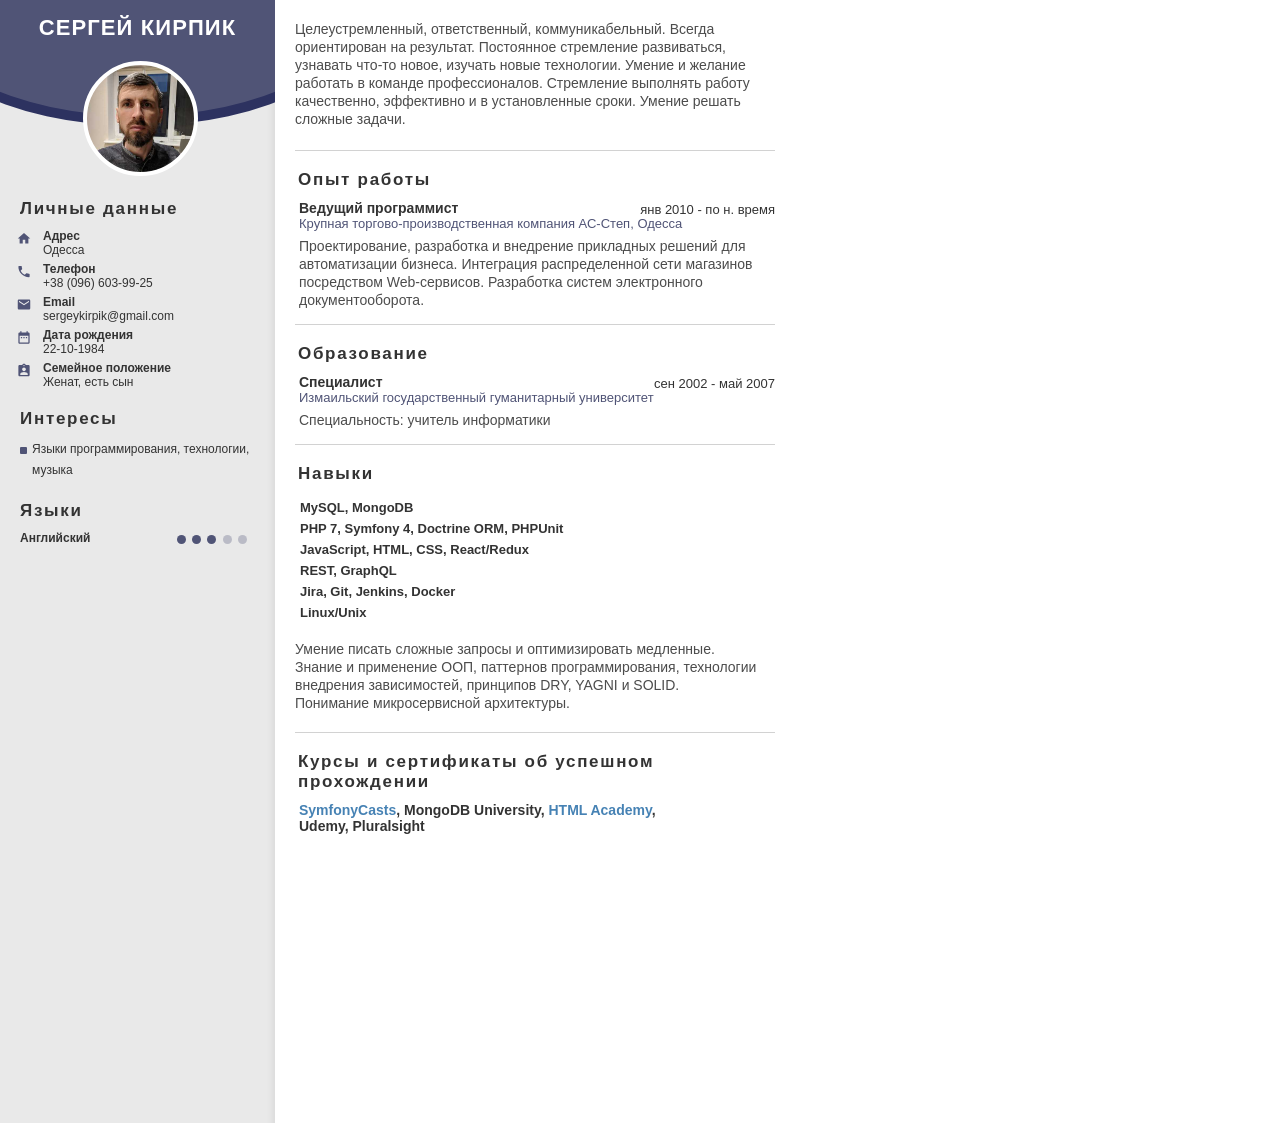
==== index.html @ 56545046 "Rename resume.html -> index.html" ====
<!DOCTYPE html>
<html>

<head>
    <meta http-equiv="Content-Type" content="text/html; charset=UTF-8">

    <style>
        * {
            -webkit-font-smoothing: antialiased;
            -moz-osx-font-smoothing: grayscale;
            -webkit-box-sizing: border-box;
            box-sizing: border-box
        }

        html {
            min-height: 100%
        }

        body {
            width: 21cm;
            min-height: 100%;
            min-height: 29.7cm;
            position: relative;
            margin: 0;
            padding: 0 0;
            color: #333;
            line-height: 22px;
            font: 14px "Helvetica", Arial;
            font-style: normal;
            overflow: auto;
        }

        h1 {
            position: relative;
            z-index: 999;
            text-align: center;
            text-transform: uppercase;
            width: 100%;
            font-style: normal;
            font-size: 22px;
            letter-spacing: .05em;
            color: #fff;
            margin: 0;
            padding: 35px 70px 15px 70px;
            font-weight: 600
        }

        h1 span {
            position: relative;
            font-style: normal;
            display: inline;
            margin-right: 3px;
            padding: 0
        }

        .avatar--no h1 {
            margin-top: 35px
        }

        h2 {
            letter-spacing: .1em;
            font-size: 17px;
            font-weight: 600;
            margin: 0;
            padding: 0
        }

        h3 {
            font-size: 14px;
            font-weight: 600;
            margin: 0;
            padding: 0;
            max-width: 375px
        }

        p {
            color: #4c4c4c;
            line-height: 18px;
            font-weight: 400;
            margin: 0;
            padding: 0
        }

        hr {
            border: none;
            height: 1px;
            width: 100%;
            padding: 0;
            margin: 0;
            background: #d2d2d2
        }

        .sections {
            top: 0;
            left: 275px;
            padding-top: 20px;
            padding-left: 20px;
            padding-right: 20px;
            position: relative;
            width: 520px;
            min-height: 500px;
            background: #fff
        }

        .section {
            position: relative;
            width: 100%;
            padding: 0
        }

        .section:nth-child(1) .section--title {
            padding-top: 0;
            border: none
        }

        .section p {
            display: block;
            font-style: normal
        }

        .section:last-child {
            border: none
        }

        .section.section--summary {
            margin-top: 0;
            margin-bottom: 22px
        }

        .section--title {
            display: inline-block;
            position: relative;
            width: 100%;
            z-index: 99;
            margin: 0;
            font-weight: 600;
            background: #fff;
            padding: 19px 0 0 3px;
            border-top: 1px solid #d2d2d2;
            page-break-inside: avoid
        }

        .section--title span {
            display: inline-block;
            margin-right: 2px
        }

        .section--title-icon {
            position: relative;
            display: none;
            top: 5px;
            left: -2px;
            margin-right: 2px
        }

        .section--title-icon svg {
            height: 22px;
            width: 22px
        }

        .section--item:last-child {
            background: #fff;
            padding-bottom: 15px
        }

        .section--item:last-child .section--time-line {
            height: 30px
        }

        .section--heading-group {
            display: block;
            margin: 0;
            padding: 0 0 6px 0;
            page-break-inside: avoid !important
        }

        .section--list {
            display: block;
            list-style: none;
            padding: 0;
            margin: 0
        }

        .section--list.skills {
            padding-top: 10px;
            margin-bottom: 20px
        }

        .section--list.no-indent .section--item {
            padding-left: 4px
        }

        .section--item {
            display: block;
            position: relative;
            list-style: none;
            padding: 0 0 0 4px;
            margin: 0
        }

        .section--item.skills {
            display: inline-block;
            padding-top: 5px;
            padding-bottom: 0;
            width: 100%;
            margin: 0;
            padding-left: 10px
        }

        .section--item.skills h3 {
            font-size: 13px
        }

        .section--item.skills:last-child {
            padding-bottom: 0
        }

        .skills--label {
            display: inline-block;
            width: 350px;
            margin: 0 0 0 -5px
        }

        .skills--stars {
            display: inline-block;
            position: absolute;
            top: 50%;
            margin-top: -7px;
            display: none;
        }

        .skills--stars svg {
            fill: #b1b1b1
        }

        .skills--stars svg.active {
            fill: #2b2b38
        }

        .section--date {
            position: absolute;
            right: 0;
            top: 12px;
            width: 142px;
            text-align: right;
            font-size: 13px;
            padding: 0;
            margin: 0
        }

        .section--heading {
            display: block;
            padding: 10px 0 0 0;
            margin: 0
        }

        .section--sub-heading {
            display: block;
            padding: 0;
            margin: 0;
            font-size: 13px
        }

        .section--content {
            display: block;
            padding: 0;
            margin: 0
        }

        .section--content p {
            display: block
        }

        .section--content ol,
        .section--content ul {
            page-break-inside: auto;
            white-space: normal;
            font-weight: 400;
            list-style-position: outside;
            color: #4c4c4c;
            margin: 0;
            padding: 0 0 0 16px
        }

        .section--content ol li,
        .section--content ul li {
            line-height: 18px
        }

        .section--content ul li {
            list-style-type: disc
        }

        .section--content ol {
            padding-left: 14px
        }

        .section--content-single-textarea {
            padding-top: 10px;
            padding-left: 4px;
            padding-bottom: 20px
        }

        .sidebar--bg {
            position: fixed;
            top: 0;
            left: 0;
            width: 275px;
            background: #e9e9e9;
            height: 18000px;
            overflow-x: hidden;
            overflow-y: hidden
        }

        .sidebar--shadow {
            position: fixed;
            top: 0;
            left: 275px;
            width: 10px;
            background: #fff;
            height: 18000px;
            overflow-x: hidden;
            overflow-y: hidden;
            -webkit-box-shadow: 0 0 9px 1px rgba(0, 0, 0, .09);
            box-shadow: 0 0 9px 1px rgba(0, 0, 0, .09)
        }

        .sidebar--shadow-overlay {
            position: fixed;
            top: 0;
            left: 278px;
            width: 500px;
            background: #fff;
            height: 18000px;
            overflow-x: hidden;
            overflow-y: hidden
        }

        .sidebar {
            left: 0;
            position: fixed;
            z-index: 0;
            padding: 20px 0 0 20px;
            width: 275px;
            height: auto
        }

        .avatar__bg {
            position: relative;
            left: -120px;
            padding: 100px 30px 60px 30px;
            margin: -150px 0 0 0;
            width: 475px;
            height: auto;
            min-height: 250px;
            border-radius: 50%;
            border: 10px solid #505476
        }

        .avatar--no .avatar__bg {
            padding-bottom: 0;
            margin-top: -180px
        }

        .avatar {
            position: relative;
            z-index: 99;
            display: inline-block;
            padding: 0;
            margin: -65px 0 0 63px;
            height: 115px;
            width: 115px;
            border-radius: 50%;
            -webkit-background-size: cover !important;
            background-size: cover !important;
            background-color: #fff;
            border: 4px solid #fff
        }

        .sidebar--data {
            display: block
        }

        .sidebar--title {
            font-style: normal;
            position: relative;
            width: calc(100% + 20px);
            padding: 5px 0 5px 20px;
            margin: 15px 0 5px -20px;
            page-break-inside: avoid
        }

        .sidebar--title span {
            float: left;
            display: inline;
            font-weight: 400;
            font-style: normal;
            padding-right: 2px;
            z-index: 1
        }

        .sidebar--title span:last-child {
            padding-right: 10px
        }

        .sidebar--title hr {
            position: absolute;
            left: 0;
            bottom: 18px;
            border: none;
            height: 1px;
            width: calc(100% - 10px);
            background: #fff
        }

        .sidebar--title svg {
            position: relative;
            top: 4px;
            margin-right: 4px
        }

        .sidebar--label {
            font-weight: 600
        }

        .sidebar--list {
            display: block;
            list-style: none;
            margin: 0;
            padding: 0
        }

        .sidebar--item {
            display: block;
            list-style: none;
            position: relative;
            font-size: 12px;
            margin: 0;
            padding: 0 5px 5px 0
        }

        .sidebar--item.sidebar--item-personal {
            padding: 0 5px 5px 23px
        }

        .sidebar--item.sidebar--item-interest {
            padding-left: 12px;
            padding-bottom: 0
        }

        .sidebar--item:last-child {
            padding-bottom: 0
        }

        .sidebar--icon-square {
            display: inline-block;
            height: 7px;
            width: 7px;
            position: absolute;
            top: 8px;
            margin: 0 5px 0 0;
            background: #333;
            left: 0;
            border-radius: 1px
        }

        .sidebar--item-icon {
            top: 2px;
            left: -8px;
            position: absolute;
            height: 15px
        }

        .sidebar--item-text {
            line-height: 21px
        }

        .sidebar--item-align-right {
            float: right;
            margin-right: 20px
        }

        .skills__list {
            position: relative;
            display: inline-block;
            list-style: none;
            margin: 0;
            padding: 0;
            top: 2px
        }

        .skills__item {
            display: inline-block;
            height: 9px;
            width: 9px;
            margin: 0 3px 0 0;
            border-radius: 50%;
            opacity: .3;
            background: #333
        }

        .skills__item.active {
            opacity: 1
        }

        .c--505476 .section--sub-heading {
            color: #505476 !important
        }

        .c--505476 .section--title-icon svg,
        .c--505476 .sidebar--item-icon {
            fill: #505476 !important
        }

        .c--505476 .avatar__bg,
        .c--505476 .sidebar--icon-square,
        .c--505476 .skills__item {
            background: #505476 !important
        }

        .c--505476 .avatar__bg {
            border-color: #2d3260 !important
        }

        .c--0a95a8 .section--sub-heading {
            color: #077685 !important
        }

        .c--0a95a8 .section--title-icon svg,
        .c--0a95a8 .sidebar--item-icon {
            fill: #077685 !important
        }

        .c--0a95a8 .avatar__bg,
        .c--0a95a8 .skills__item {
            background: #078899 !important
        }

        .c--0a95a8 .sidebar--icon-square {
            background: #077685 !important
        }

        .c--0a95a8 .avatar__bg {
            border-color: #077685 !important
        }

        .c--ffc107 .section--sub-heading {
            color: #353535 !important
        }

        .c--ffc107 .section--title-icon svg,
        .c--ffc107 .sidebar--item-icon {
            fill: #353535 !important
        }

        .c--ffc107 .avatar__bg,
        .c--ffc107 .skills__item {
            background: #353535 !important
        }

        .c--ffc107 .skills__item {
            background: #353535 !important
        }

        .c--ffc107 .sidebar--icon-square {
            background: #353535 !important
        }

        .c--ffc107 .avatar__bg {
            border-color: #ffc107 !important
        }

        .c--640707 .section--sub-heading {
            color: #640707 !important
        }

        .c--640707 .section--title-icon svg,
        .c--640707 .sidebar--item-icon {
            fill: #640707 !important
        }

        .c--640707 .avatar__bg,
        .c--640707 .skills__item {
            background: #640707 !important
        }

        .c--640707 .skills__item {
            background: #640707 !important
        }

        .c--640707 .sidebar--icon-square {
            background: #640707 !important
        }

        .c--640707 .avatar__bg {
            border-color: #b0292b !important
        }

        .c--316834 .section--sub-heading {
            color: #204823 !important
        }

        .c--316834 .section--title-icon svg,
        .c--316834 .sidebar--item-icon {
            fill: #204823 !important
        }

        .c--316834 .avatar__bg,
        .c--316834 .skills__item {
            background: #204823 !important
        }

        .c--316834 .skills__item {
            background: #204823 !important
        }

        .c--316834 .sidebar--icon-square {
            background: #204823 !important
        }

        .c--316834 .avatar__bg {
            border-color: #316834 !important
        }

        a {
            color: steelblue;
            text-decoration: none;
        }
    </style>

</head>

<body class="c--505476 ">

    <div class="sidebar--bg"></div>

    <div class="sidebar--shadow"></div>

    <div class="sidebar--shadow-overlay"></div>

    <aside class="sidebar">

        <div class="avatar__bg">
            <h1>Сергей Кирпик</h1>
        </div>

        <div class="avatar"
            style="background:url('[data-uri]') no-repeat;">
        </div>

        <div class="sidebar--data">
            <h2 class="sidebar--title">Личные данные</h2>

            <ul class="sidebar--list">

                <li class="sidebar--item sidebar--item-personal">
                    <svg class="sidebar--item-icon" fill="#000000" height="24" viewBox="0 0 24 24" width="24"
                        xmlns="http://www.w3.org/2000/svg">
                        <path d="M10 20v-6h4v6h5v-8h3L12 3 2 12h3v8z"></path>
                        <path d="M0 0h24v24H0z" fill="none"></path>
                    </svg>
                    <span class="sidebar--label">Адрес</span><br>

                    Одесса
                </li>


                <li class="sidebar--item sidebar--item-personal">
                    <svg class="sidebar--item-icon" fill="#000000" height="24" viewBox="0 0 24 24" width="24"
                        xmlns="http://www.w3.org/2000/svg">
                        <path d="M0 0h24v24H0z" fill="none" />
                        <path
                            d="M6.62 10.79c1.44 2.83 3.76 5.14 6.59 6.59l2.2-2.2c.27-.27.67-.36 1.02-.24 1.12.37 2.33.57 3.57.57.55 0 1 .45 1 1V20c0 .55-.45 1-1 1-9.39 0-17-7.61-17-17 0-.55.45-1 1-1h3.5c.55 0 1 .45 1 1 0 1.25.2 2.45.57 3.57.11.35.03.74-.25 1.02l-2.2 2.2z" />
                    </svg>
                    <span class="sidebar--label">Телефон</span><br>
                    +38 (096) 603-99-25
                </li>


                <li class="sidebar--item sidebar--item-personal">
                    <svg class="sidebar--item-icon" fill="#000000" height="24" viewBox="0 0 24 24" width="24"
                        xmlns="http://www.w3.org/2000/svg">
                        <path
                            d="M20 4H4c-1.1 0-1.99.9-1.99 2L2 18c0 1.1.9 2 2 2h16c1.1 0 2-.9 2-2V6c0-1.1-.9-2-2-2zm0 4l-8 5-8-5V6l8 5 8-5v2z">
                        </path>
                        <path d="M0 0h24v24H0z" fill="none"></path>
                    </svg>
                    <span class="sidebar--label">Email</span><br>
                    sergeykirpik@gmail.com
                </li>


                <li class="sidebar--item sidebar--item-personal">
                    <svg class="sidebar--item-icon" fill="#000000" height="24" viewBox="0 0 24 24" width="24"
                        xmlns="http://www.w3.org/2000/svg">
                        <path
                            d="M9 11H7v2h2v-2zm4 0h-2v2h2v-2zm4 0h-2v2h2v-2zm2-7h-1V2h-2v2H8V2H6v2H5c-1.11 0-1.99.9-1.99 2L3 20c0 1.1.89 2 2 2h14c1.1 0 2-.9 2-2V6c0-1.1-.9-2-2-2zm0 16H5V9h14v11z" />
                        <path d="M0 0h24v24H0z" fill="none" />
                    </svg>
                    <span class="sidebar--label">Дата рождения</span><br>
                    22-10-1984
                </li>

                <li class="sidebar--item sidebar--item-personal">
                    <svg class="sidebar--item-icon" fill="#000000" height="24" viewBox="0 0 24 24" width="24"
                        xmlns="http://www.w3.org/2000/svg">
                        <path d="M0 0h24v24H0z" fill="none" />
                        <path
                            d="M19 3h-4.18C14.4 1.84 13.3 1 12 1c-1.3 0-2.4.84-2.82 2H5c-1.1 0-2 .9-2 2v14c0 1.1.9 2 2 2h14c1.1 0 2-.9 2-2V5c0-1.1-.9-2-2-2zm-7 0c.55 0 1 .45 1 1s-.45 1-1 1-1-.45-1-1 .45-1 1-1zm0 4c1.66 0 3 1.34 3 3s-1.34 3-3 3-3-1.34-3-3 1.34-3 3-3zm6 12H6v-1.4c0-2 4-3.1 6-3.1s6 1.1 6 3.1V19z" />
                    </svg>
                    <span class="sidebar--label">Семейное положение</span><br>
                    Женат, есть сын
                </li>








            </ul>

        </div>










        <div class="sidebar--data">
            <h2 class="sidebar--title">
                Интересы
            </h2>

            <ul class="sidebar--list">
                <li class="sidebar--item sidebar--item-text sidebar--item-interest">
                    <i class="sidebar--icon-square"></i>
                    Языки программирования, технологии, музыка
                </li>

            </ul>

        </div>









        <div class="sidebar--data">
            <h2 class="sidebar--title">
                Языки
            </h2>

            <ul class="sidebar--list">
                <li class="sidebar--item">
                    <span class="sidebar--label">Английский</span>
                    <span class="sidebar--item-align-right">
                        <ul class="skills__list">
                            <li class="skills__item active"></li>
                            <li class="skills__item active"></li>
                            <li class="skills__item active"></li>
                            <li class="skills__item "></li>
                            <li class="skills__item "></li>
                        </ul>
                    </span>
                </li>
            </ul>

        </div>









    </aside>

    <section class="sections">




        <div class="section section--summary">

            <div class="section--content">
                <p>Целеустремленный, ответственный, коммуникабельный. Всегда ориентирован на результат. Постоянное
                    стремление развиваться, узнавать что-то новое, изучать новые технологии. Умение и желание работать в
                    команде профессионалов. Стремление выполнять работу качественно, эффективно и в установленные сроки.
                    Умение решать сложные
                    задачи.</p>
            </div>
        </div>


        <div class="section">

            <div class="section--title">
                <h2>
                    Опыт работы
                </h2>
            </div>

            <ol class="section--list">
                <li class="section--item">

                    <div class="section--heading-group">
                        <div class="section--date">янв 2010 - по н. время</div>
                        <div class="section--heading">
                            <h3>Ведущий программист</h3>
                        </div>
                        <div class="section--sub-heading">
                            Крупная торгово-производственная компания АС-Степ, Одесса </div>
                    </div>
                    <div class="section--content">
                        <p>Проектирование, разработка и внедрение прикладных решений для автоматизации бизнеса. 
                            Интеграция распределенной сети магазинов посредством Web-сервисов. 
                            Разработка систем электронного документооборота.</p>
                    </div>
                </li>
            </ol>
        </div>

        <div class="section">
            <div class="section--title">
                <h2>
                    Образование
                </h2>
            </div>

            <ol class="section--list">


                <li class="section--item">
                    <div class="section--heading-group">
                        <div class="section--date">
                            сен 2002 - май 2007
                        </div>
                        <div class="section--heading">
                            <h3>Специалист</h3>
                        </div>
                        <div class="section--sub-heading">
                            Измаильский государственный гуманитарный университет
                        </div>
                    </div>
                    <div class="section--content">
                        <p>Специальность: учитель информатики</p>
                    </div>
                </li>

            </ol>
        </div>

        <div class="section">

            <div class="section--title">
                <h2>
                    Навыки
                </h2>
            </div>


            <ol class="section--list skills">

                <li class="section--item skills">
                    <div class="skills--label">
                        <h3>MySQL, MongoDB</h3>
                    </div>
                    <div class="skills--stars">
                        <ul class="skills__list">
                            <li class="skills__item active"></li>
                            <li class="skills__item active"></li>
                            <li class="skills__item active"></li>
                            <li class="skills__item active"></li>
                            <li class="skills__item "></li>
                        </ul>
                    </div>
                </li>

                <li class="section--item skills">
                    <div class="skills--label">
                        <h3>PHP 7, Symfony 4, Doctrine ORM, PHPUnit</h3>
                    </div>
                    <div class="skills--stars">
                        <ul class="skills__list">
                            <li class="skills__item active"></li>
                            <li class="skills__item active"></li>
                            <li class="skills__item active"></li>
                            <li class="skills__item active"></li>
                            <li class="skills__item "></li>
                        </ul>
                    </div>
                </li>

                <li class="section--item skills">
                    <div class="skills--label">
                        <h3>JavaScript, HTML, CSS, React/Redux</h3>
                    </div>
                    <div class="skills--stars">
                        <ul class="skills__list">
                            <li class="skills__item active"></li>
                            <li class="skills__item active"></li>
                            <li class="skills__item active"></li>
                            <li class="skills__item active"></li>
                            <li class="skills__item "></li>
                        </ul>
                    </div>
                </li>

                <li class="section--item skills">
                    <div class="skills--label">
                        <h3>REST, GraphQL</h3>
                    </div>
                    <div class="skills--stars">
                        <ul class="skills__list">
                            <li class="skills__item active"></li>
                            <li class="skills__item active"></li>
                            <li class="skills__item active"></li>
                            <li class="skills__item active"></li>
                            <li class="skills__item "></li>
                        </ul>
                    </div>
                </li>


                <li class="section--item skills">
                    <div class="skills--label">
                        <h3>Jira, Git, Jenkins, Docker</h3>
                    </div>
                    <div class="skills--stars">
                        <ul class="skills__list">
                            <li class="skills__item active"></li>
                            <li class="skills__item active"></li>
                            <li class="skills__item active"></li>
                            <li class="skills__item active"></li>
                            <li class="skills__item "></li>
                        </ul>
                    </div>
                </li>

                <li class="section--item skills">
                    <div class="skills--label">
                        <h3>Linux/Unix</h3>
                    </div>
                    <div class="skills--stars">
                        <ul class="skills__list">
                            <li class="skills__item active"></li>
                            <li class="skills__item active"></li>
                            <li class="skills__item active"></li>
                            <li class="skills__item active"></li>
                            <li class="skills__item "></li>
                        </ul>
                    </div>
                </li>
                <div style="margin-top: 20px">
                    <p>Умение писать сложные запросы и оптимизировать медленные.</p>
                    <p>Знание и применение ООП, паттернов программирования, технологии внедрения зависимостей, принципов DRY, YAGNI и SOLID.</p>
                    <p>Понимание микросервисной архитектуры.</p>
                </div>

            </ol>

        </div>


        <div class="section">

            <div class="section--title">
                <h2>
                    Курсы и сертификаты об успешном прохождении
                </h2>
            </div>

            <ol class="section--list">

                <li class="section--item">
                    <div class="section--heading-group">
                        <div class="section--heading">
                            <h3>
                                <a href="https://symfonycasts.com/u/sergeykirpik" target="_blank">SymfonyCasts</a>,
                                MongoDB University, <a href="https://htmlacademy.ru/profile/id247812/certificates"
                                    target="_blank">HTML Academy</a>, Udemy, Pluralsight
                            </h3>
                        </div>
                        <div class="section--sub-heading"></div>
                    </div>
                </li>
            </ol>
        </div>

    </section>

</body>

</html>
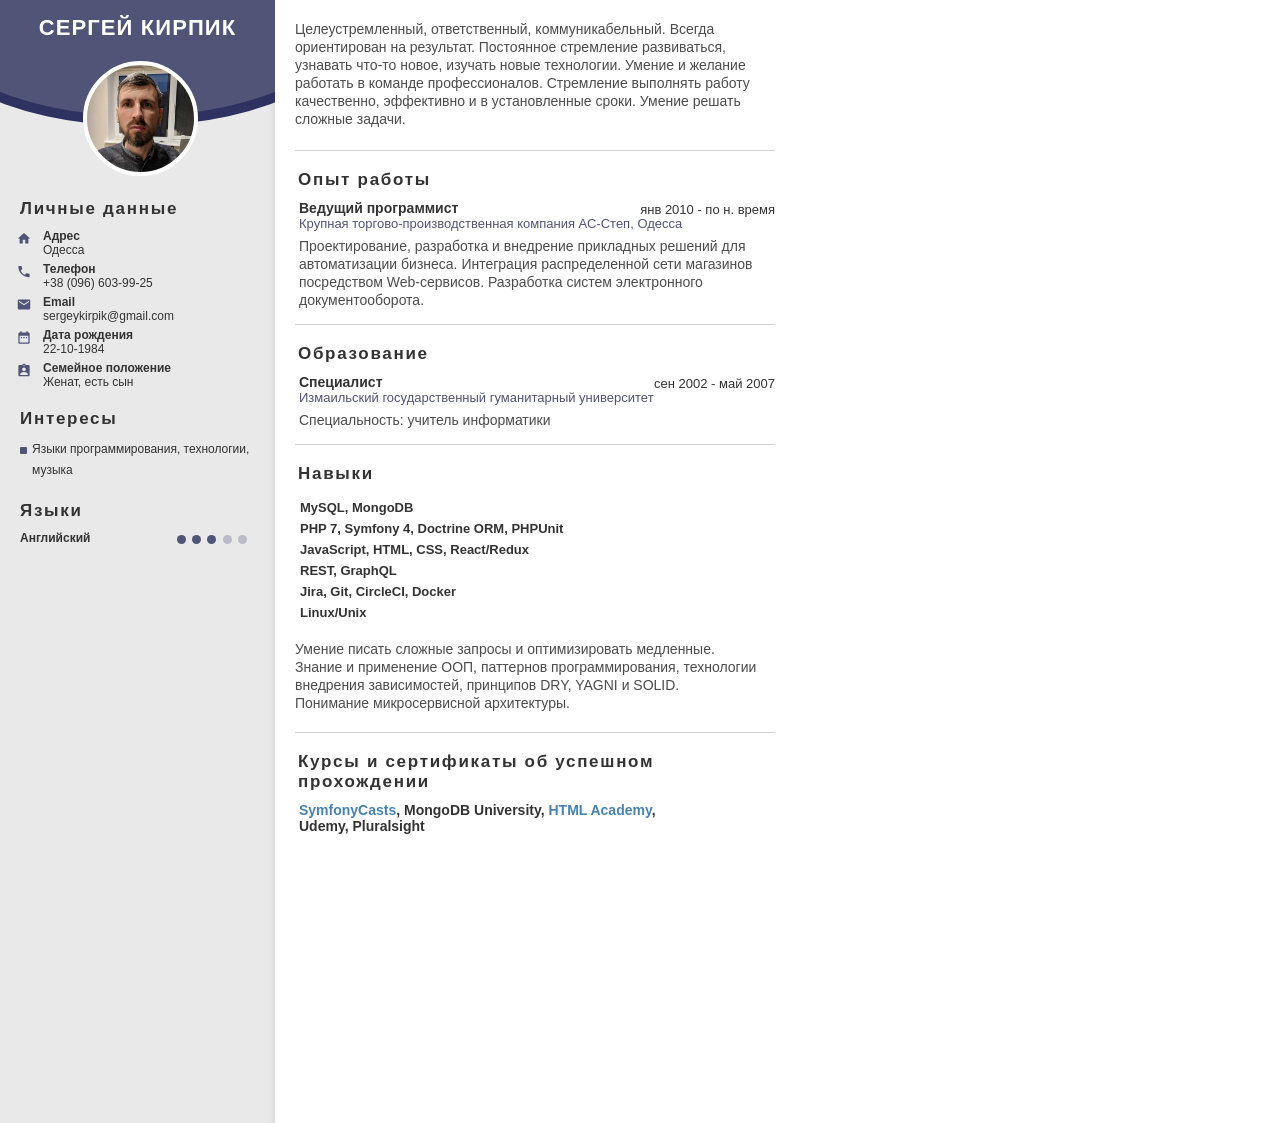
==== commit 34914e33: "Update index.html" ====
--- a/index.html
+++ b/index.html
@@ -936,7 +936,7 @@
 
                 <li class="section--item skills">
                     <div class="skills--label">
-                        <h3>Jira, Git, Jenkins, Docker</h3>
+                        <h3>Jira, Git, CircleCI, Docker</h3>
                     </div>
                     <div class="skills--stars">
                         <ul class="skills__list">
